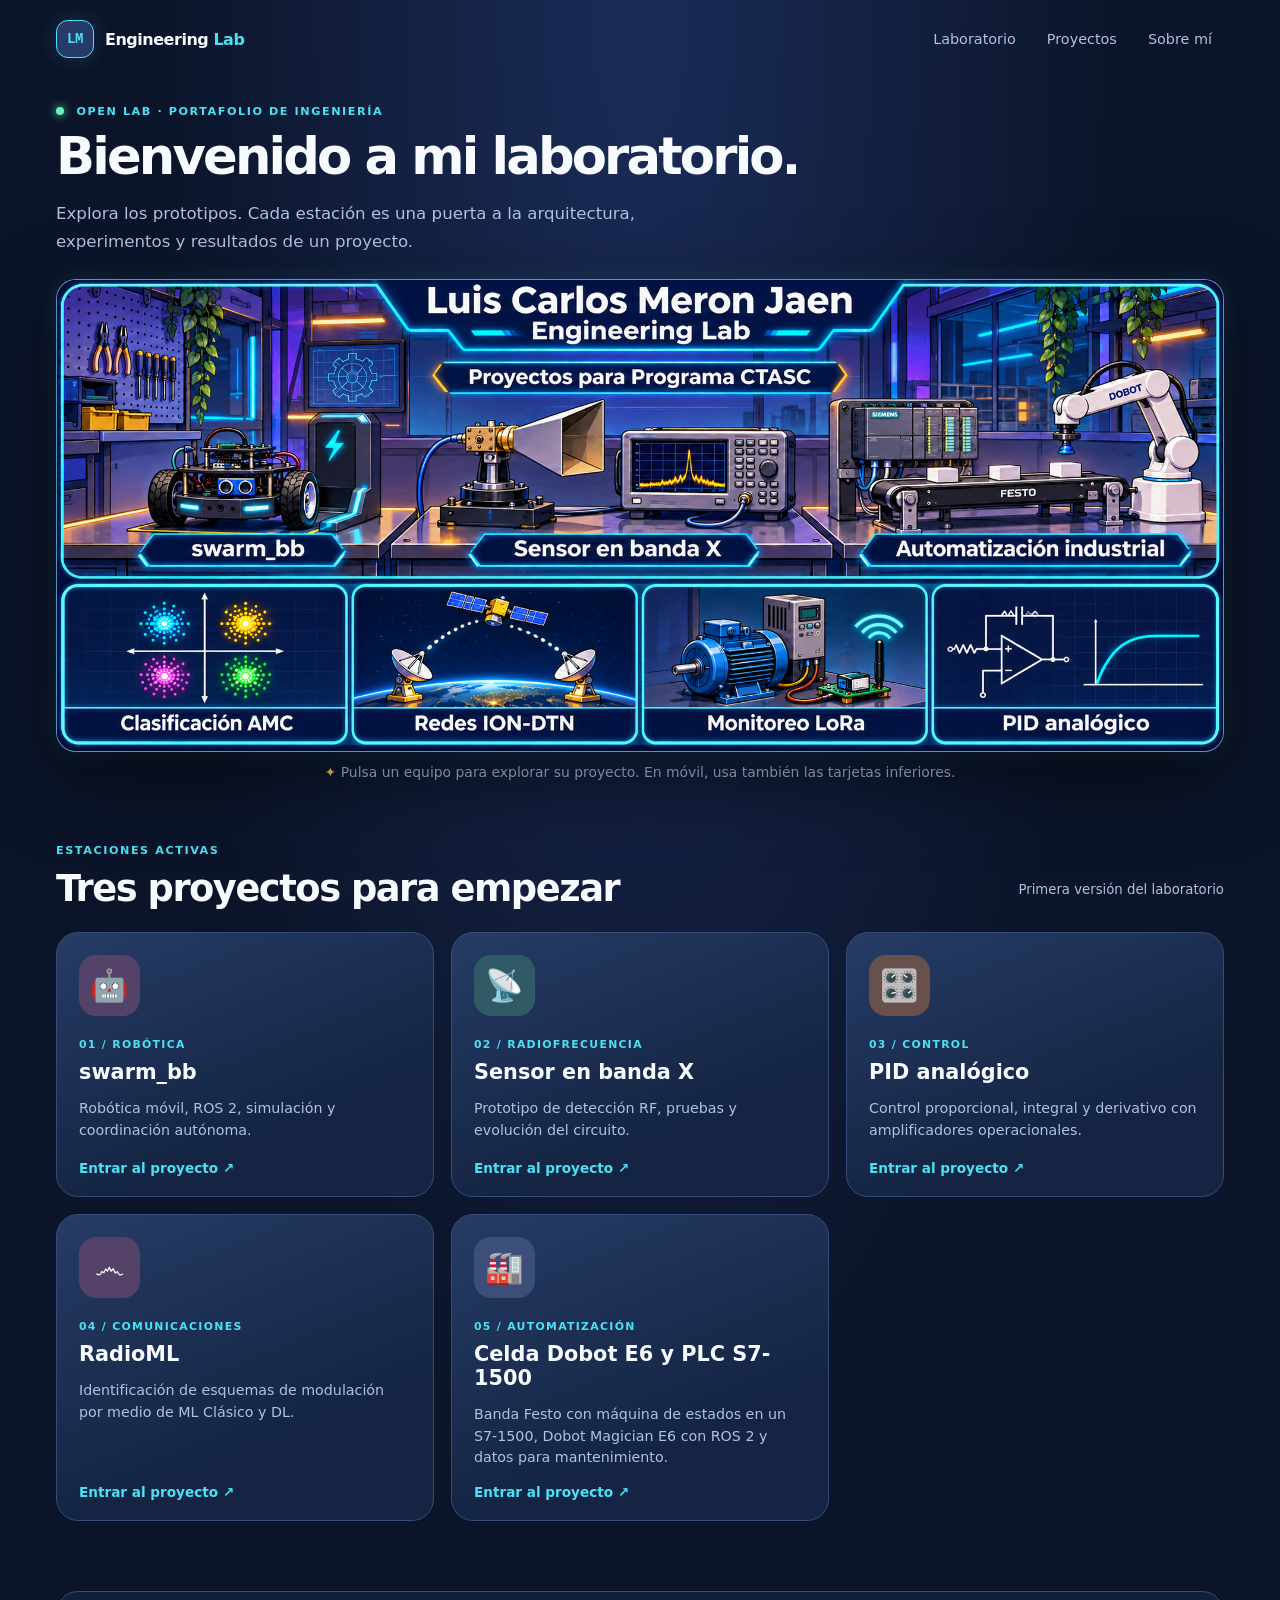
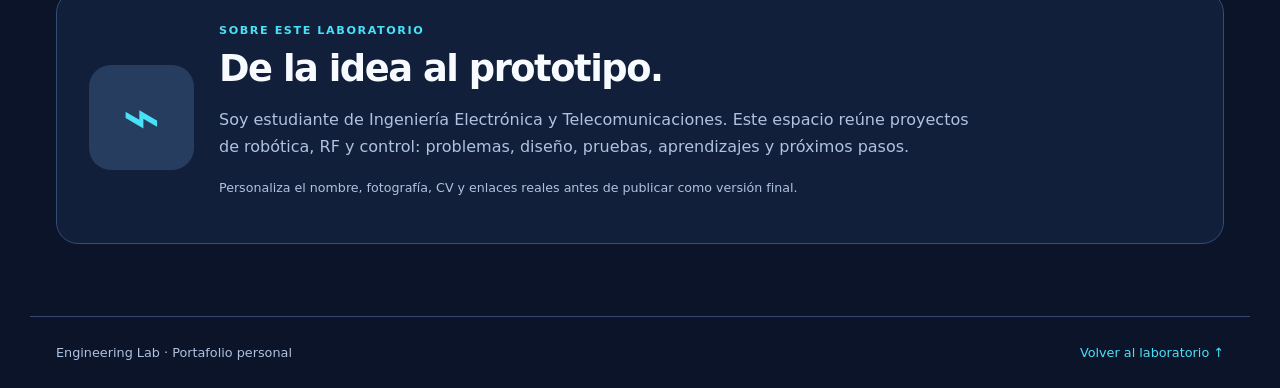
==== index.html @ 30c6fefc "up" ====
<!doctype html>
<html lang="es">
<head>
  <meta charset="utf-8">
  <meta name="viewport" content="width=device-width, initial-scale=1">
  <meta name="description" content="Laboratorio virtual de ingeniería: robótica, sistemas RF y control analógico.">
  <meta name="theme-color" content="#111b39">
  <title>Engineering Lab | Portafolio</title>
  <link rel="stylesheet" href="styles.css">
</head>
<body>
  <a class="skip-link" href="#proyectos">Saltar a proyectos</a>
  <header class="site-header">
    <a class="brand" href="index.html" aria-label="Ir al inicio"><span class="brand-mark">LM</span><span>Engineering <strong>Lab</strong></span></a>
    <nav aria-label="Navegación principal">
      <a href="#laboratorio">Laboratorio</a>
      <a href="#proyectos">Proyectos</a>
      <a href="#sobre-mi">Sobre mí</a>
    </nav>
  </header>

  <main>
    <section class="intro" id="laboratorio" aria-labelledby="intro-title">
      <div class="eyebrow"><span class="status-dot"></span> OPEN LAB · PORTAFOLIO DE INGENIERÍA</div>
      <h1 id="intro-title">Bienvenido a mi laboratorio.</h1>
      <p>Explora los prototipos. Cada estación es una puerta a la arquitectura, experimentos y resultados de un proyecto.</p>
    </section>

    <!-- ESCENA: imagen de fondo + tres áreas de clic independientes. -->
    <section class="scene-wrap" aria-label="Laboratorio virtual interactivo">
      <div class="scene">
        <img class="scene-image" src="assets/laboratorio.webp" width="802" height="798" alt="Laboratorio retrofuturista con un robot a la izquierda, un banco RF en el centro y, a la derecha, una celda de automatización con un PLC Siemens S7-1500, una banda Festo y un brazo Dobot Magician E6.">
        <!-- Estas zonas son porcentajes del ancho/alto de la ilustración.
             Al crear una nueva ilustración, se reajustan aquí. -->
        <a class="hotspot robot" href="projects/swarm-bb.html" aria-label="Abrir proyecto swarm_bb" style="--x: 0.5%; --y: 24%; --w: 27.5%; --h: 37%;">
          <span class="hotspot-label">🤖 Explorar swarm_bb <span aria-hidden="true">↗</span></span>
        </a>
        <a class="hotspot rf" href="projects/banda-x.html" aria-label="Abrir proyecto Sensor en banda X" style="--x: 29%; --y: 24%; --w: 36%; --h: 37%;">
          <span class="hotspot-label">📡 Explorar sensor en banda X <span aria-hidden="true">↗</span></span>
        </a>
        <a class="hotspot auto" href="https://lcmj2803.github.io/ros2-dobot/" aria-label="Abrir proyecto Celda Dobot E6 y PLC S7-1500" style="--x: 65.7%; --y: 24%; --w: 33.6%; --h: 33.7%;">
          <span class="hotspot-label">🏭 Explorar automatización industrial <span aria-hidden="true">↗</span></span>
        </a>
        <a class="hotspot robot" href="https://lcmj2803.github.io/coms_proyecto2/" aria-label="Clasifición esquemas de modulación digital" style="--x: 0.5%; --y: 64.8%; --w: 18.9%; --h: 33.7%;">
          <span class="hotspot-label">෴ Explorar RadioML <span aria-hidden="true">↗</span></span>
        </a>
        <a class="hotspot robot" href="/" aria-label="ION-DTN" style="--x: 19.7%; --y: 64.8%; --w: 19.5%; --h: 33.7%;">
          <span class="hotspot-label">🛰️🌍📡💫🌠 Redes ION-DTN <span aria-hidden="true">↗</span></span>
        </a>
        <a class="hotspot robot" href="/" aria-label="Monitoreo LoRa-VFD" style="--x: 39.6%; --y: 64.8%; --w: 19.3%; --h: 33.7%;">
          <span class="hotspot-label"> ﮩ٨ـ🛜📶⚙️🛠️  Monitoreo LoRa-VFD <span aria-hidden="true">↗</span></span>
        </a>
        <a class="hotspot robot" href="pid-analogico.html/" aria-label="PID Analógico" style="--x: 59.3%; --y: 64.8%; --w: 20.4%; --h: 33.7%;">
          <span class="hotspot-label"> 🎛️🛠️ <span aria-hidden="true">↗</span></span>
        </a>
      </div>
      <p class="scene-tip"><span aria-hidden="true">✦</span> Pulsa un equipo para explorar su proyecto. En móvil, usa también las tarjetas inferiores.</p>
    </section>

    <section class="projects-section" id="proyectos" aria-labelledby="projects-title">
      <div class="section-heading"><div><div class="eyebrow">ESTACIONES ACTIVAS</div><h2 id="projects-title">Tres proyectos para empezar</h2></div><p>Primera versión del laboratorio</p></div>
      <div class="project-grid">
        <a class="project-card robot-card" href="projects/swarm-bb.html"><div class="card-icon" aria-hidden="true">🤖</div><span class="number">01 / ROBÓTICA</span><h3>swarm_bb</h3><p>Robótica móvil, ROS 2, simulación y coordinación autónoma.</p><span class="card-action">Entrar al proyecto ↗</span></a>
        <a class="project-card rf-card" href="projects/banda-x.html"><div class="card-icon" aria-hidden="true">📡</div><span class="number">02 / RADIOFRECUENCIA</span><h3>Sensor en banda X</h3><p>Prototipo de detección RF, pruebas y evolución del circuito.</p><span class="card-action">Entrar al proyecto ↗</span></a>
        <a class="project-card pid-card" href="projects/pid-analogico.html"><div class="card-icon" aria-hidden="true">🎛️</div><span class="number">03 / CONTROL</span><h3>PID analógico</h3><p>Control proporcional, integral y derivativo con amplificadores operacionales.</p><span class="card-action">Entrar al proyecto ↗</span></a>
        <a class="project-card robot-card" href="https://lcmj2803.github.io/coms_proyecto2/"><div class="card-icon" aria-hidden="true">෴</div><span class="number">04 / COMUNICACIONES</span><h3>RadioML</h3><p>Identificación de esquemas de modulación por medio de ML Clásico y DL.</p><span class="card-action">Entrar al proyecto ↗</span></a>
        <a class="project-card auto-card" href="https://lcmj2803.github.io/ros2-dobot/"><div class="card-icon" aria-hidden="true">🏭</div><span class="number">05 / AUTOMATIZACIÓN</span><h3>Celda Dobot E6 y PLC S7-1500</h3><p>Banda Festo con máquina de estados en un S7-1500, Dobot Magician E6 con ROS 2 y datos para mantenimiento.</p><span class="card-action">Entrar al proyecto ↗</span></a>
      </div>
    </section>

    <section class="about" id="sobre-mi" aria-labelledby="about-title">
      <div class="about-symbol" aria-hidden="true">⌁</div>
      <div><div class="eyebrow">SOBRE ESTE LABORATORIO</div><h2 id="about-title">De la idea al prototipo.</h2><p>Soy estudiante de Ingeniería Electrónica y Telecomunicaciones. Este espacio reúne proyectos de robótica, RF y control: problemas, diseño, pruebas, aprendizajes y próximos pasos.</p><p class="muted small">Personaliza el nombre, fotografía, CV y enlaces reales antes de publicar como versión final.</p></div>
    </section>
  </main>
  <footer class="footer"><span>Engineering Lab · Portafolio personal</span><a href="#laboratorio">Volver al laboratorio ↑</a></footer>
</body>
</html>
---- styles.css ----
:root { color-scheme: dark; --bg: #0b1429; --panel: #142344; --panel-2: #192c50; --ink: #f7fbff; --muted: #afc2df; --line: #344d78; --cyan: #49e1f6; --amber: #ffd06f; --green: #77edb9; --round: 22px; }
* { box-sizing: border-box; }
html { scroll-behavior: smooth; }
body { margin: 0; font-family: Inter, ui-sans-serif, system-ui, -apple-system, Segoe UI, sans-serif; background: radial-gradient(ellipse at 50% 0%, #1b2c58 0, var(--bg) 54%); color: var(--ink); }
a { color: inherit; }
a:focus-visible { outline: 3px solid var(--amber); outline-offset: 4px; }
.site-header { max-width: 1220px; margin: auto; min-height: 78px; padding: 14px 26px; display: flex; align-items: center; justify-content: space-between; gap: 18px; }
.brand { text-decoration: none; display: inline-flex; align-items: center; gap: 11px; font-weight: 720; letter-spacing: -.03em; white-space: nowrap; }
.brand strong { color: var(--cyan); }
.brand-mark { display: inline-flex; align-items: center; justify-content: center; width: 38px; height: 38px; background: #263b68; border: 1px solid var(--cyan); box-shadow: 0 0 22px #4ceaff25; border-radius: 12px; color: var(--cyan); font: 800 14px ui-monospace, monospace; }
.site-header nav { display: flex; gap: 7px; flex-wrap: wrap; justify-content: end; }
.site-header nav a { text-decoration: none; font-size: .9rem; padding: 9px 12px; border-radius: 10px; color: var(--muted); }
.site-header nav a:hover { background: #263d67; color: var(--ink); }
.skip-link { position: fixed; top: -80px; left: 12px; z-index: 100; padding: 12px; background: white; color: black; }
.skip-link:focus { top: 12px; }
.intro { max-width: 1220px; margin: 27px auto 22px; padding: 0 26px; }
.eyebrow { color: var(--cyan); letter-spacing: .14em; font-weight: 790; font-size: .7rem; text-transform: uppercase; }
.status-dot { display: inline-block; width: 8px; height: 8px; background: #67f0b8; border-radius: 100%; box-shadow: 0 0 10px #67f0b8; margin-right: 7px; }
h1 { font-size: clamp(2rem, 4vw, 3.7rem); line-height: 1.05; letter-spacing: -.055em; margin: 12px 0; }
h2 { font-size: clamp(1.6rem, 3vw, 2.3rem); margin: 10px 0 0; letter-spacing: -.04em; }
h3 { margin: 8px 0; font-size: 1.3rem; }
.intro p { max-width: 660px; font-size: 1.04rem; line-height: 1.65; color: var(--muted); }
.scene-wrap { max-width: 1220px; margin: 24px auto 64px; padding: 0 26px; }
.scene { position: relative; overflow: hidden; isolation: isolate; border-radius: 20px; border: 1px solid #7fc9f6aa; box-shadow: 0 26px 80px #0008, 0 0 24px #58daf120; aspect-ratio: 1972/798; background: #18264b; }
.scene-image { display: block; width: 100%; height: 100%; object-fit: fill; }
.hotspot { position: absolute; z-index: 3; left: var(--x); top: var(--y); width: var(--w); height: var(--h); border-radius: 16px; text-decoration: none; transition: background .16s ease, box-shadow .16s ease, transform .16s ease; }
.hotspot:hover, .hotspot:focus-visible { background: #69f4f11a; box-shadow: inset 0 0 0 3px #6ef0ffde, 0 0 40px #40edff50; transform: translateY(-3px); }
.hotspot-label { position: absolute; bottom: 9px; left: 50%; transform: translateX(-50%) translateY(6px); opacity: 0; pointer-events: none; color: #10213e; background: #c9faff; border: 1px solid white; box-shadow: 0 7px 18px #0018; font-size: clamp(.7rem, 1vw, .9rem); font-weight: 800; white-space: nowrap; border-radius: 999px; padding: 8px 13px; transition: opacity .16s ease, transform .16s ease; }
.hotspot:hover .hotspot-label, .hotspot:focus-visible .hotspot-label { opacity: 1; transform: translateX(-50%) translateY(0); }
.scene-tip { color: var(--muted); margin: 12px 4px; font-size: .87rem; text-align: center; }
.scene-tip span { color: var(--amber); }
.projects-section { max-width: 1220px; margin: 0 auto 70px; padding: 0 26px; }
.section-heading { display: flex; align-items: end; justify-content: space-between; gap: 18px; margin-bottom: 22px; }
.section-heading > p { color: var(--muted); font-size: .83rem; }
.project-grid { display: grid; grid-template-columns: repeat(3, 1fr); gap: 17px; }
.project-card { position: relative; display: block; min-height: 265px; border: 1px solid var(--line); border-radius: var(--round); padding: 22px; background: linear-gradient(158deg, #263c66 0, #142442 70%); text-decoration: none; transition: transform .18s, border-color .18s, box-shadow .18s; }
.project-card:hover { transform: translateY(-5px); border-color: var(--cyan); box-shadow: 0 12px 32px #0005; }
.project-card .card-icon { height: 61px; width: 61px; display: grid; place-items: center; border-radius: 17px; background: #344e78; font-size: 31px; margin-bottom: 17px; }
.project-card .number { color: var(--cyan); letter-spacing: .12em; font-size: .68rem; font-weight: 800; }
.project-card p { color: var(--muted); line-height: 1.5; font-size: .89rem; margin-bottom: 30px; }
.project-card .card-action { color: var(--cyan); font-weight: 750; font-size: .85rem; position: absolute; bottom: 20px; }
.robot-card .card-icon { background: #554268; }.rf-card .card-icon { background: #315a67; }.pid-card .card-icon { background: #67514a; }.auto-card .card-icon { background: #3b4f7a; }
.about { max-width: 1168px; margin: 0 auto 72px; padding: 32px; background: #152542b9; border: 1px solid #314d78; border-radius: var(--round); display: flex; align-items: center; gap: 25px; }
.about-symbol { font-family: Georgia, serif; font-size: 65px; color: var(--cyan); background: #263d60; width: 105px; min-width: 105px; height: 105px; display: grid; place-items: center; border-radius: 22px; }
.about p { color: var(--muted); line-height: 1.7; max-width: 760px; }
.about .small { font-size: .79rem; }
.footer { max-width: 1220px; padding: 28px 26px; margin: auto; color: var(--muted); display: flex; justify-content: space-between; border-top: 1px solid #334970; gap: 18px; font-size: .8rem; }
.footer a { text-decoration: none; color: var(--cyan); }
/* PÁGINAS INDIVIDUALES */
.project-main { max-width: 1100px; padding: 30px 26px 80px; margin: auto; }
.breadcrumbs { color: var(--muted); font-size: .85rem; margin-bottom: 29px; }.breadcrumbs a { color: var(--cyan); text-decoration: none; }
.project-hero { display: grid; grid-template-columns: 1.18fr .82fr; gap: 30px; align-items: center; }
.project-hero h1 { margin: 16px 0; }.lead { color: var(--muted); font-size: 1.07rem; line-height: 1.7; }
.origin { color: var(--ink); font-size: 1rem; line-height: 1.6; margin: 0 0 12px; }
.org-links { display: flex; flex-wrap: wrap; gap: 9px; margin-bottom: 18px; }
.org-links a { text-decoration: none; font-size: .86rem; font-weight: 700; color: var(--cyan); padding: 8px 12px; border: 1px solid #4e7b9e; border-radius: 10px; background: #1a2d50; }
.org-links a:hover { background: #263d67; border-color: var(--cyan); }
.status { display: inline-block; padding: 8px 12px; border: 1px solid #486286; background: #233557; border-radius: 999px; font-size: .79rem; color: #d9e9f7; }
.project-art { min-height: 305px; display: grid; place-items: center; border-radius: 24px; border: 2px solid #4e7b9e; position: relative; box-shadow: inset 0 0 60px #0005; overflow: hidden; background: radial-gradient(ellipse at 50% 22%, #4a6293 0, #20355a 50%, #0e1c35 100%); }
.project-art:before { content: ''; position: absolute; width: 74%; height: 20%; background: #e4f8ff17; border: 2px dashed #77e7f877; border-radius: 50%; bottom: 23px; }
.project-art .big-emoji { position: relative; z-index: 2; font-size: 125px; filter: drop-shadow(0 18px 9px #050c23aa); }
.project-art .art-tag { position: absolute; z-index: 3; top: 14px; left: 16px; font: 750 .69rem ui-monospace, monospace; letter-spacing: .12em; padding: 9px 11px; background: #0c1c35d9; border-radius: 9px; border: 1px solid #5176a0; color: #bfefff; }
.project-art.rf-art { background: radial-gradient(circle at 50% 20%, #3c7182, #122d46 60%); }
.project-art.pid-art { background: radial-gradient(circle at 50% 20%, #69507c, #242647 62%); }
.project-content { margin-top: 55px; display: grid; grid-template-columns: 1fr 1fr; gap: 22px; }
.info-card { padding: 23px; background: #152541d9; border: 1px solid #30496f; border-radius: 17px; }
.info-card h2 { font-size: 1.21rem; margin: 0 0 12px; letter-spacing: -.015em; }
.info-card p, .info-card li { font-size: .95rem; line-height: 1.7; color: var(--muted); }
.info-card ul { padding-left: 20px; margin-bottom: 0; }
.info-card.full { grid-column: 1 / -1; }
.placeholder { border: 1px dashed #6684a5; padding: 16px; border-radius: 12px; background: #1d3454; color: #c4d6e8; font-size: .88rem; }
.back-button { display: inline-block; margin-top: 30px; color: #11213c; background: var(--cyan); font-weight: 800; text-decoration: none; border-radius: 11px; padding: 13px 18px; }
@media (max-width: 800px) {
  .site-header { padding: 14px 18px; flex-wrap: wrap; }
  .site-header nav a { padding: 7px 8px; font-size: .8rem; }
  .intro,.scene-wrap,.projects-section { padding-left: 16px; padding-right: 16px; }
  .intro { margin-top: 15px; }
  .scene-wrap { margin-bottom: 40px; }
  .scene { border-radius: 12px; }
  .hotspot-label { display: none; }
  .project-grid { grid-template-columns: 1fr; }
  .project-card { min-height: 205px; }
  .about { margin: 0 16px 45px; align-items: flex-start; padding: 22px; }
  .about-symbol { display: none; }
  .project-hero { grid-template-columns: 1fr; }
  .project-content { grid-template-columns: 1fr; }
  .info-card.full { grid-column: auto; }
  .footer { margin: 0 16px; padding: 22px 0; }
}
@media (prefers-reduced-motion: reduce) { html { scroll-behavior: auto; } *, *::before, *::after { animation-duration: .01ms !important; transition-duration: .01ms !important; } }
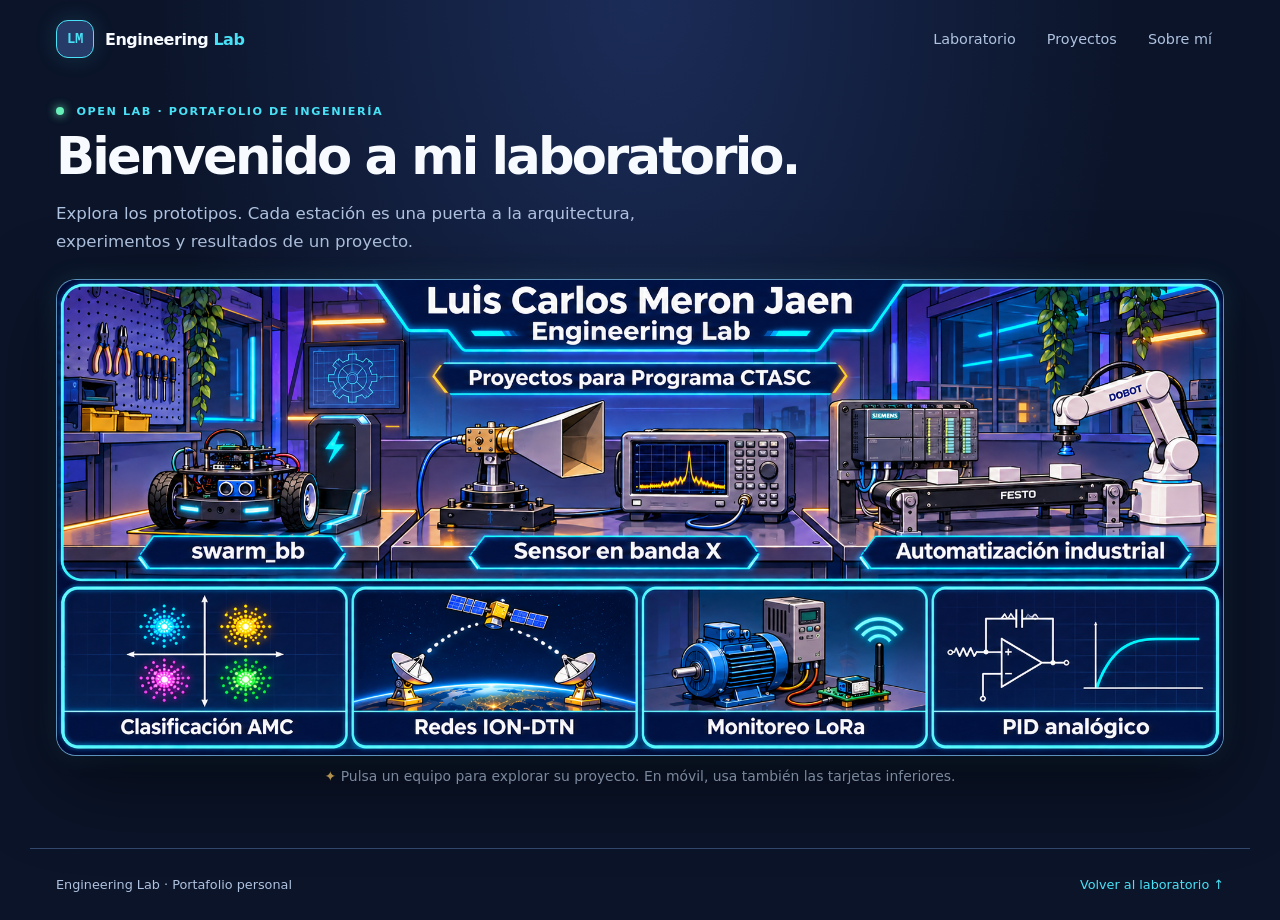
==== commit 589498cc: "up" ====
--- a/index.html
+++ b/index.html
@@ -15,7 +15,7 @@
     <nav aria-label="Navegación principal">
       <a href="#laboratorio">Laboratorio</a>
       <a href="#proyectos">Proyectos</a>
-      <a href="#sobre-mi">Sobre mí</a>
+      <a href="sobre-mi.html">Sobre mí</a>
     </nav>
   </header>
 
@@ -29,35 +29,35 @@
     <!-- ESCENA: imagen de fondo + tres áreas de clic independientes. -->
     <section class="scene-wrap" aria-label="Laboratorio virtual interactivo">
       <div class="scene">
-        <img class="scene-image" src="assets/laboratorio.webp" width="802" height="798" alt="Laboratorio retrofuturista con un robot a la izquierda, un banco RF en el centro y, a la derecha, una celda de automatización con un PLC Siemens S7-1500, una banda Festo y un brazo Dobot Magician E6.">
+        <img class="scene-image" src="assets/laboratorio.webp" width="1962" height="801" alt="Laboratorio retrofuturista con un robot a la izquierda, un banco RF en el centro y, a la derecha, una celda de automatización con un PLC Siemens S7-1500, una banda Festo y un brazo Dobot Magician E6.">
         <!-- Estas zonas son porcentajes del ancho/alto de la ilustración.
              Al crear una nueva ilustración, se reajustan aquí. -->
-        <a class="hotspot robot" href="projects/swarm-bb.html" aria-label="Abrir proyecto swarm_bb" style="--x: 0.5%; --y: 24%; --w: 27.5%; --h: 37%;">
+        <a class="hotspot robot" href="projects/swarm-bb.html" aria-label="Abrir proyecto swarm_bb" style="--x: 0.5%; --y: 24%; --w: 27.5%; --h: 40%;">
           <span class="hotspot-label">🤖 Explorar swarm_bb <span aria-hidden="true">↗</span></span>
         </a>
-        <a class="hotspot rf" href="projects/banda-x.html" aria-label="Abrir proyecto Sensor en banda X" style="--x: 29%; --y: 24%; --w: 36%; --h: 37%;">
+        <a class="hotspot rf" href="projects/banda-x.html" aria-label="Abrir proyecto Sensor en banda X" style="--x: 29%; --y: 24%; --w: 36%; --h: 40%;">
           <span class="hotspot-label">📡 Explorar sensor en banda X <span aria-hidden="true">↗</span></span>
         </a>
-        <a class="hotspot auto" href="https://lcmj2803.github.io/ros2-dobot/" aria-label="Abrir proyecto Celda Dobot E6 y PLC S7-1500" style="--x: 65.7%; --y: 24%; --w: 33.6%; --h: 33.7%;">
+        <a class="hotspot auto" href="https://lcmj2803.github.io/ros2-dobot/" aria-label="Abrir proyecto Celda Dobot E6 y PLC S7-1500" style="--x: 65.7%; --y: 24%; --w: 33.6%; --h: 40%;">
           <span class="hotspot-label">🏭 Explorar automatización industrial <span aria-hidden="true">↗</span></span>
         </a>
-        <a class="hotspot robot" href="https://lcmj2803.github.io/coms_proyecto2/" aria-label="Clasifición esquemas de modulación digital" style="--x: 0.5%; --y: 64.8%; --w: 18.9%; --h: 33.7%;">
+        <a class="hotspot robot" href="https://lcmj2803.github.io/coms_proyecto2/" aria-label="Clasifición esquemas de modulación digital" style="--x: 0.6%; --y: 65%; --w: 24.2%; --h: 33%;">
           <span class="hotspot-label">෴ Explorar RadioML <span aria-hidden="true">↗</span></span>
         </a>
-        <a class="hotspot robot" href="/" aria-label="ION-DTN" style="--x: 19.7%; --y: 64.8%; --w: 19.5%; --h: 33.7%;">
+        <a class="hotspot robot" href="/" aria-label="ION-DTN" style="--x: 25.4%; --y: 64.8%; --w: 24.2%; --h: 33%;">
           <span class="hotspot-label">🛰️🌍📡💫🌠 Redes ION-DTN <span aria-hidden="true">↗</span></span>
         </a>
-        <a class="hotspot robot" href="/" aria-label="Monitoreo LoRa-VFD" style="--x: 39.6%; --y: 64.8%; --w: 19.3%; --h: 33.7%;">
+        <a class="hotspot robot" href="/" aria-label="Monitoreo LoRa-VFD" style="--x: 50.3%; --y: 64.8%; --w: 24.2%; --h: 33%;">
           <span class="hotspot-label"> ﮩ٨ـ🛜📶⚙️🛠️  Monitoreo LoRa-VFD <span aria-hidden="true">↗</span></span>
         </a>
-        <a class="hotspot robot" href="pid-analogico.html/" aria-label="PID Analógico" style="--x: 59.3%; --y: 64.8%; --w: 20.4%; --h: 33.7%;">
-          <span class="hotspot-label"> 🎛️🛠️ <span aria-hidden="true">↗</span></span>
+        <a class="hotspot robot" href="pid-analogico.html/" aria-label="PID Analógico" style="--x: 75.2%; --y: 64.8%; --w: 24.2%; --h: 33%;">
+          <span class="hotspot-label"> 🎛️🛠️PID Analógico <span aria-hidden="true">↗</span></span>
         </a>
       </div>
       <p class="scene-tip"><span aria-hidden="true">✦</span> Pulsa un equipo para explorar su proyecto. En móvil, usa también las tarjetas inferiores.</p>
     </section>
 
-    <section class="projects-section" id="proyectos" aria-labelledby="projects-title">
+    <section class="projects-section" id="proyectos" hidden aria-labelledby="projects-title">
       <div class="section-heading"><div><div class="eyebrow">ESTACIONES ACTIVAS</div><h2 id="projects-title">Tres proyectos para empezar</h2></div><p>Primera versión del laboratorio</p></div>
       <div class="project-grid">
         <a class="project-card robot-card" href="projects/swarm-bb.html"><div class="card-icon" aria-hidden="true">🤖</div><span class="number">01 / ROBÓTICA</span><h3>swarm_bb</h3><p>Robótica móvil, ROS 2, simulación y coordinación autónoma.</p><span class="card-action">Entrar al proyecto ↗</span></a>
@@ -68,7 +68,7 @@
       </div>
     </section>
 
-    <section class="about" id="sobre-mi" aria-labelledby="about-title">
+    <section class="about" id="sobre-mi" hidden aria-labelledby="about-title">
       <div class="about-symbol" aria-hidden="true">⌁</div>
       <div><div class="eyebrow">SOBRE ESTE LABORATORIO</div><h2 id="about-title">De la idea al prototipo.</h2><p>Soy estudiante de Ingeniería Electrónica y Telecomunicaciones. Este espacio reúne proyectos de robótica, RF y control: problemas, diseño, pruebas, aprendizajes y próximos pasos.</p><p class="muted small">Personaliza el nombre, fotografía, CV y enlaces reales antes de publicar como versión final.</p></div>
     </section>
--- a/styles.css
+++ b/styles.css
@@ -1,3 +1,4 @@
+[hidden] { display: none !important; }
 :root { color-scheme: dark; --bg: #0b1429; --panel: #142344; --panel-2: #192c50; --ink: #f7fbff; --muted: #afc2df; --line: #344d78; --cyan: #49e1f6; --amber: #ffd06f; --green: #77edb9; --round: 22px; }
 * { box-sizing: border-box; }
 html { scroll-behavior: smooth; }
@@ -21,7 +22,7 @@
 h3 { margin: 8px 0; font-size: 1.3rem; }
 .intro p { max-width: 660px; font-size: 1.04rem; line-height: 1.65; color: var(--muted); }
 .scene-wrap { max-width: 1220px; margin: 24px auto 64px; padding: 0 26px; }
-.scene { position: relative; overflow: hidden; isolation: isolate; border-radius: 20px; border: 1px solid #7fc9f6aa; box-shadow: 0 26px 80px #0008, 0 0 24px #58daf120; aspect-ratio: 1972/798; background: #18264b; }
+.scene { position: relative; overflow: hidden; isolation: isolate; border-radius: 20px; border: 1px solid #7fc9f6aa; box-shadow: 0 26px 80px #0008, 0 0 24px #58daf120; aspect-ratio: 1962/801; background: #18264b; }
 .scene-image { display: block; width: 100%; height: 100%; object-fit: fill; }
 .hotspot { position: absolute; z-index: 3; left: var(--x); top: var(--y); width: var(--w); height: var(--h); border-radius: 16px; text-decoration: none; transition: background .16s ease, box-shadow .16s ease, transform .16s ease; }
 .hotspot:hover, .hotspot:focus-visible { background: #69f4f11a; box-shadow: inset 0 0 0 3px #6ef0ffde, 0 0 40px #40edff50; transform: translateY(-3px); }
